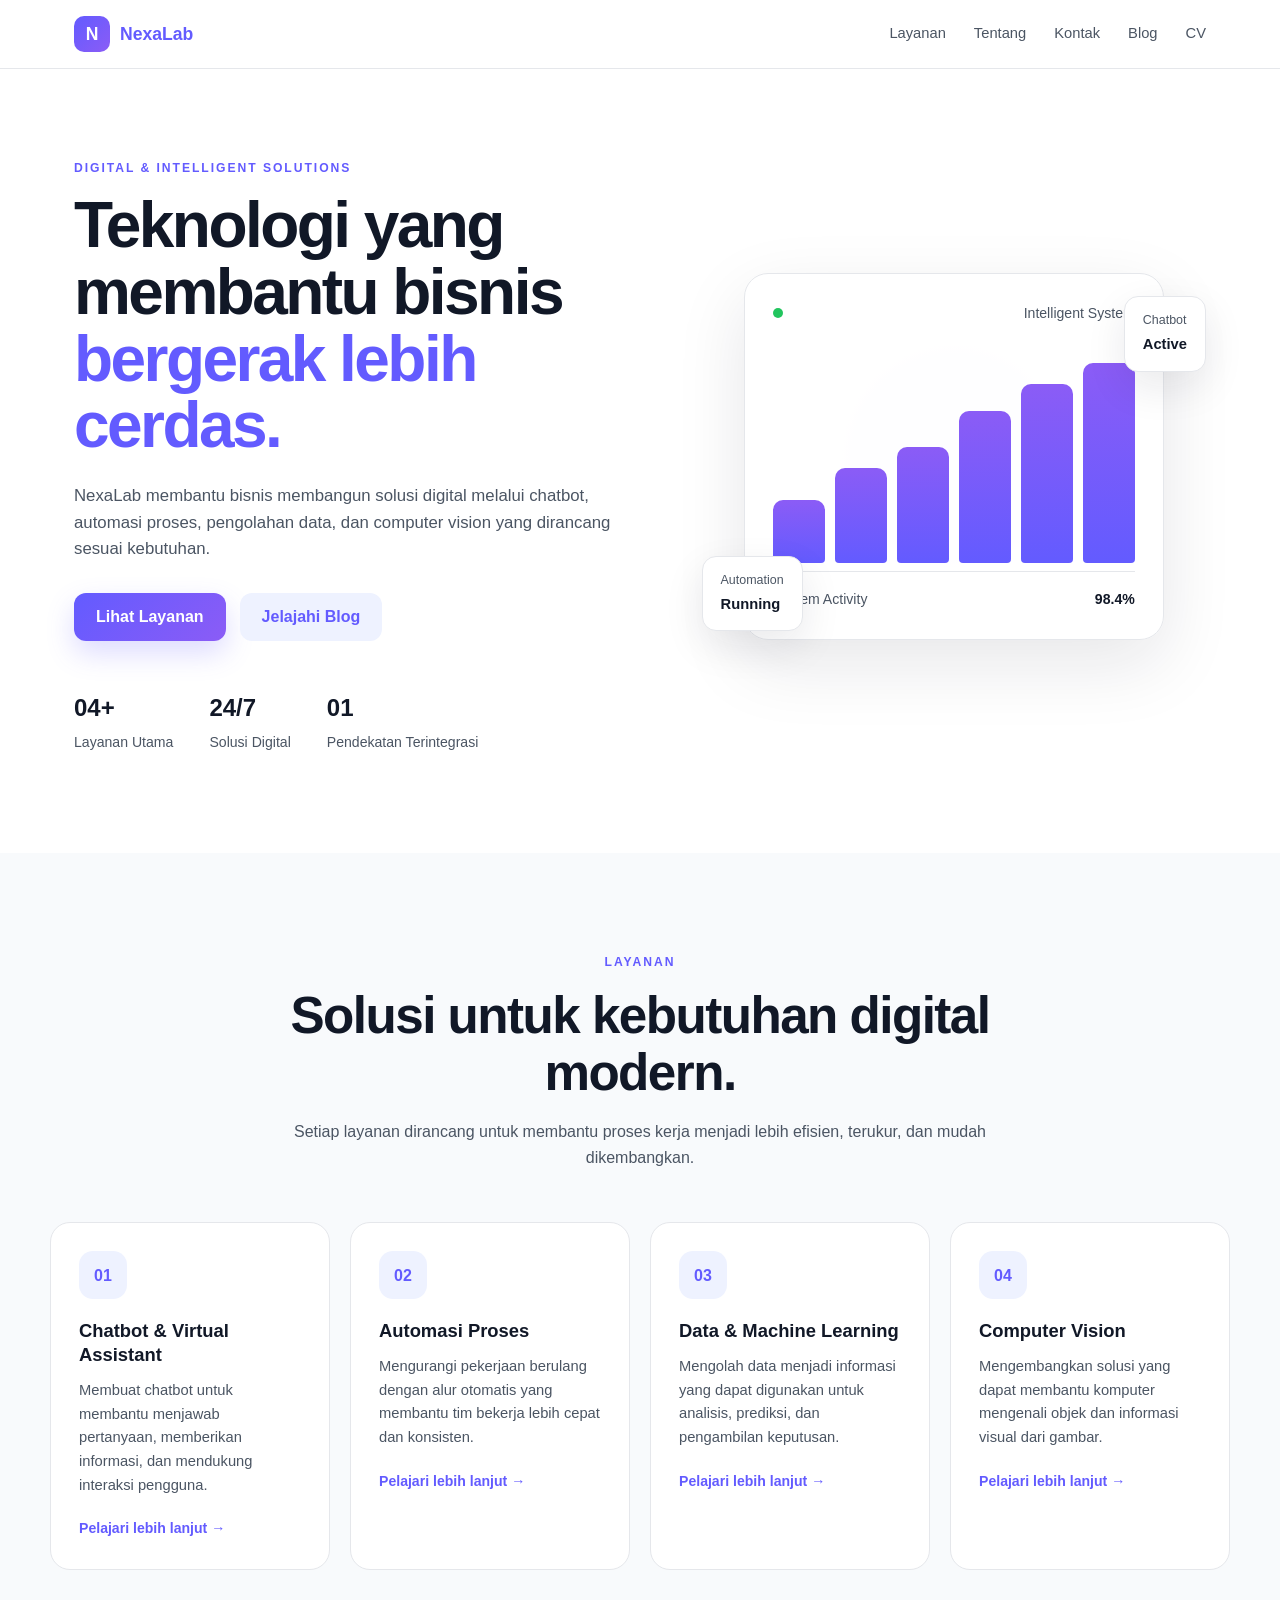
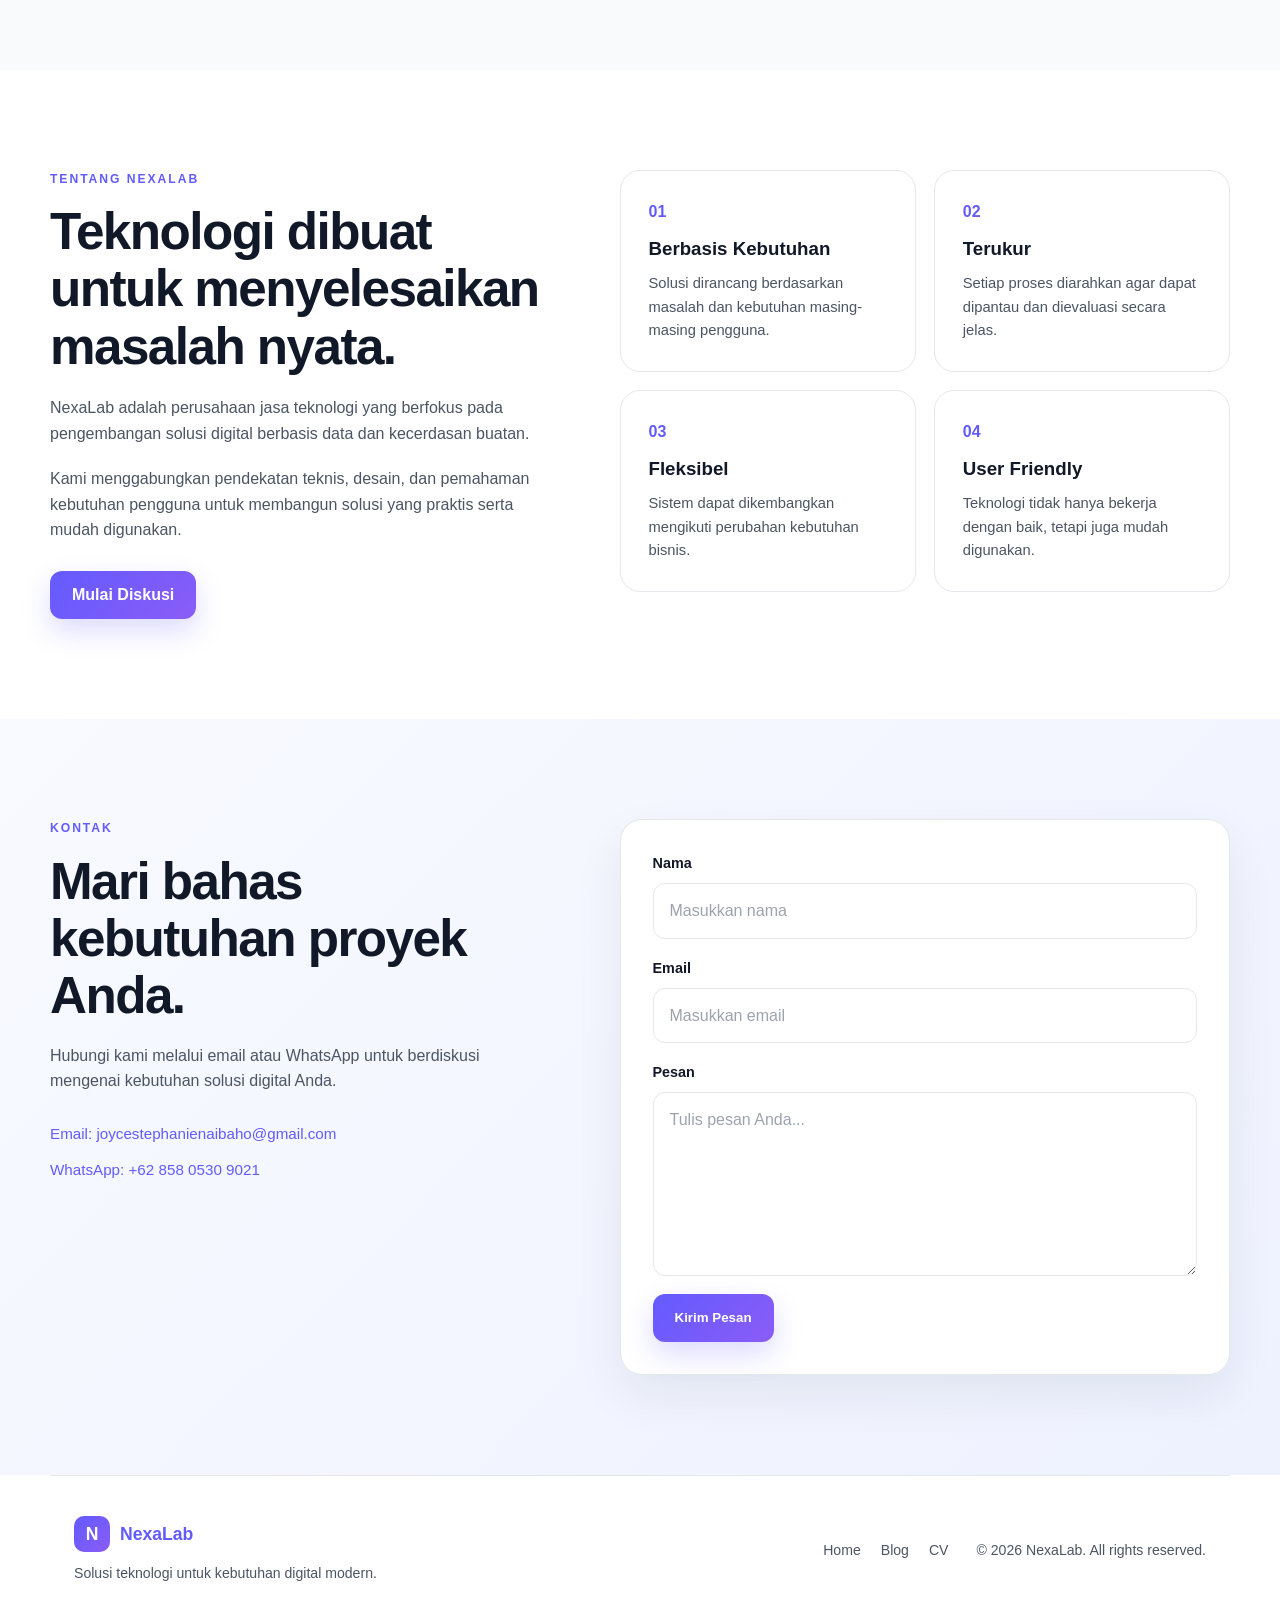
==== index.html @ 08916f05 "Initial commit" ====
<!DOCTYPE html>
<html lang="id">
<head>
    <meta charset="UTF-8">
    <meta name="viewport" content="width=device-width, initial-scale=1.0">

    <title>NexaLab — Solusi Teknologi Cerdas</title>

    <!-- External CSS -->
    <link rel="stylesheet" href="assets/css/style.css">
</head>

<body>

    <!-- Navbar -->
    <header class="site-header">

        <nav class="navbar">

            <a href="index.html" class="brand">
                <span class="brand-mark">N</span>
                <span>NexaLab</span>
            </a>


            <!-- Hamburger -->
            <button
                class="menu-toggle"
                id="menuToggle"
                type="button"
                aria-label="Buka menu navigasi"
                aria-expanded="false"
                aria-controls="navLinks"
            >
                <span></span>
                <span></span>
                <span></span>
            </button>


            <!-- Navigation -->
            <div class="nav-links" id="navLinks">

                <a href="index.html#layanan">
                    Layanan
                </a>

                <a href="index.html#tentang">
                    Tentang
                </a>

                <a href="index.html#kontak">
                    Kontak
                </a>

                <a href="blog.html">
                    Blog
                </a>

                <a href="cv.html">
                    CV
                </a>

            </div>

        </nav>

    </header>


    <main>

        <!-- Hero -->
        <section class="hero" id="home">

            <div class="hero-content">

                <p class="eyebrow">
                    DIGITAL &amp; INTELLIGENT SOLUTIONS
                </p>

                <h1>
                    Teknologi yang membantu bisnis
                    <span>bergerak lebih cerdas.</span>
                </h1>

                <p class="hero-description">
                    NexaLab membantu bisnis membangun solusi digital melalui
                    chatbot, automasi proses, pengolahan data, dan computer vision
                    yang dirancang sesuai kebutuhan.
                </p>


                <div class="hero-actions">

                    <a
                        href="#layanan"
                        class="btn btn-primary"
                    >
                        Lihat Layanan
                    </a>

                    <a
                        href="blog.html"
                        class="btn btn-secondary"
                    >
                        Jelajahi Blog
                    </a>

                </div>


                <div class="hero-stats">

                    <div class="stat-item">
                        <strong>04+</strong>
                        <span>Layanan Utama</span>
                    </div>

                    <div class="stat-item">
                        <strong>24/7</strong>
                        <span>Solusi Digital</span>
                    </div>

                    <div class="stat-item">
                        <strong>01</strong>
                        <span>Pendekatan Terintegrasi</span>
                    </div>

                </div>

            </div>


            <!-- Visual Hero -->
            <div class="hero-visual">

                <div class="visual-glow"></div>


                <div class="visual-card visual-card-main">

                    <div class="visual-top">

                        <span class="status-dot"></span>

                        <span>
                            Intelligent System
                        </span>

                    </div>


                    <div class="visual-chart">

                        <span style="height: 30%;"></span>
                        <span style="height: 45%;"></span>
                        <span style="height: 55%;"></span>
                        <span style="height: 72%;"></span>
                        <span style="height: 85%;"></span>
                        <span style="height: 95%;"></span>

                    </div>


                    <div class="visual-footer">

                        <span>
                            System Activity
                        </span>

                        <strong>
                            98.4%
                        </strong>

                    </div>

                </div>


                <div class="floating-card floating-one">

                    <span>
                        Chatbot
                    </span>

                    <strong>
                        Active
                    </strong>

                </div>


                <div class="floating-card floating-two">

                    <span>
                        Automation
                    </span>

                    <strong>
                        Running
                    </strong>

                </div>

            </div>

        </section>


        <!-- Layanan -->
        <section
            class="section services-section"
            id="layanan"
        >

            <div class="section-heading">

                <p class="eyebrow">
                    LAYANAN
                </p>

                <h2>
                    Solusi untuk kebutuhan digital modern.
                </h2>

                <p>
                    Setiap layanan dirancang untuk membantu proses kerja
                    menjadi lebih efisien, terukur, dan mudah dikembangkan.
                </p>

            </div>


            <div class="service-grid">


                <!-- Service 1 -->
                <article class="service-card">

                    <div class="service-icon">
                        01
                    </div>

                    <h3>
                        Chatbot &amp; Virtual Assistant
                    </h3>

                    <p>
                        Membuat chatbot untuk membantu menjawab pertanyaan,
                        memberikan informasi, dan mendukung interaksi pengguna.
                    </p>

                    <a href="blog.html">
                        Pelajari lebih lanjut →
                    </a>

                </article>


                <!-- Service 2 -->
                <article class="service-card">

                    <div class="service-icon">
                        02
                    </div>

                    <h3>
                        Automasi Proses
                    </h3>

                    <p>
                        Mengurangi pekerjaan berulang dengan alur otomatis
                        yang membantu tim bekerja lebih cepat dan konsisten.
                    </p>

                    <a href="blog.html">
                        Pelajari lebih lanjut →
                    </a>

                </article>


                <!-- Service 3 -->
                <article class="service-card">

                    <div class="service-icon">
                        03
                    </div>

                    <h3>
                        Data &amp; Machine Learning
                    </h3>

                    <p>
                        Mengolah data menjadi informasi yang dapat digunakan
                        untuk analisis, prediksi, dan pengambilan keputusan.
                    </p>

                    <a href="blog.html">
                        Pelajari lebih lanjut →
                    </a>

                </article>


                <!-- Service 4 -->
                <article class="service-card">

                    <div class="service-icon">
                        04
                    </div>

                    <h3>
                        Computer Vision
                    </h3>

                    <p>
                        Mengembangkan solusi yang dapat membantu komputer
                        mengenali objek dan informasi visual dari gambar.
                    </p>

                    <a href="blog.html">
                        Pelajari lebih lanjut →
                    </a>

                </article>

            </div>

        </section>


        <!-- Tentang -->
        <section
            class="section about-section"
            id="tentang"
        >

            <div class="about-grid">

                <div class="about-text">

                    <p class="eyebrow">
                        TENTANG NEXALAB
                    </p>

                    <h2>
                        Teknologi dibuat untuk menyelesaikan
                        masalah nyata.
                    </h2>

                    <p>
                        NexaLab adalah perusahaan jasa teknologi yang berfokus
                        pada pengembangan solusi digital berbasis data dan
                        kecerdasan buatan.
                    </p>

                    <p>
                        Kami menggabungkan pendekatan teknis, desain, dan
                        pemahaman kebutuhan pengguna untuk membangun solusi
                        yang praktis serta mudah digunakan.
                    </p>


                    <a
                        href="#kontak"
                        class="btn btn-primary"
                    >
                        Mulai Diskusi
                    </a>

                </div>


                <div class="advantage-grid">


                    <article class="advantage-card">

                        <span>
                            01
                        </span>

                        <h3>
                            Berbasis Kebutuhan
                        </h3>

                        <p>
                            Solusi dirancang berdasarkan masalah dan kebutuhan
                            masing-masing pengguna.
                        </p>

                    </article>


                    <article class="advantage-card">

                        <span>
                            02
                        </span>

                        <h3>
                            Terukur
                        </h3>

                        <p>
                            Setiap proses diarahkan agar dapat dipantau dan
                            dievaluasi secara jelas.
                        </p>

                    </article>


                    <article class="advantage-card">

                        <span>
                            03
                        </span>

                        <h3>
                            Fleksibel
                        </h3>

                        <p>
                            Sistem dapat dikembangkan mengikuti perubahan
                            kebutuhan bisnis.
                        </p>

                    </article>


                    <article class="advantage-card">

                        <span>
                            04
                        </span>

                        <h3>
                            User Friendly
                        </h3>

                        <p>
                            Teknologi tidak hanya bekerja dengan baik,
                            tetapi juga mudah digunakan.
                        </p>

                    </article>

                </div>

            </div>

        </section>


        <!-- Kontak -->
        <section
            class="section contact-section"
            id="kontak"
        >

            <div class="contact-wrapper">


                <!-- Contact Information -->
                <div class="contact-info">

                    <p class="eyebrow">
                        KONTAK
                    </p>

                    <h2>
                        Mari bahas kebutuhan proyek Anda.
                    </h2>

                    <p>
                        Hubungi kami melalui email atau WhatsApp untuk
                        berdiskusi mengenai kebutuhan solusi digital Anda.
                    </p>


                    <div class="contact-list">

                        <a
                            href="mailto:joycestephanienaibaho@gmail.com"
                            class="contact-link"
                        >
                            Email:
                            joycestephanienaibaho@gmail.com
                        </a>


                        <a
                            href="https://wa.me/6285805309021"
                            target="_blank"
                            rel="noopener noreferrer"
                            class="contact-link"
                        >
                            WhatsApp:
                            +62 858 0530 9021
                        </a>

                    </div>

                </div>


                <!-- Contact Form -->
                <form
                    class="contact-form"
                    id="contactForm"
                >

                    <div class="form-group">

                        <label for="nama">
                            Nama
                        </label>

                        <input
                            type="text"
                            id="nama"
                            name="nama"
                            placeholder="Masukkan nama"
                            required
                        >

                    </div>


                    <div class="form-group">

                        <label for="email">
                            Email
                        </label>

                        <input
                            type="email"
                            id="email"
                            name="email"
                            placeholder="Masukkan email"
                            required
                        >

                    </div>


                    <div class="form-group">

                        <label for="pesan">
                            Pesan
                        </label>

                        <textarea
                            id="pesan"
                            name="pesan"
                            rows="6"
                            placeholder="Tulis pesan Anda..."
                            required
                        ></textarea>

                    </div>


                    <button
                        type="submit"
                        class="btn btn-primary"
                    >
                        Kirim Pesan
                    </button>

                </form>

            </div>

        </section>

    </main>


    <!-- Footer -->
    <footer class="footer">

        <div>

            <a
                href="index.html"
                class="brand"
            >

                <span class="brand-mark">
                    N
                </span>

                <span>
                    NexaLab
                </span>

            </a>

            <p>
                Solusi teknologi untuk kebutuhan digital modern.
            </p>

        </div>


        <div class="footer-links">

            <a href="index.html">
                Home
            </a>

            <a href="blog.html">
                Blog
            </a>

            <a href="cv.html">
                CV
            </a>

        </div>


        <p class="copyright">
            © 2026 NexaLab. All rights reserved.
        </p>

    </footer>


    <script>

        // Menu mobile
        const menuToggle =
            document.getElementById("menuToggle");

        const navLinks =
            document.getElementById("navLinks");


        menuToggle.addEventListener("click", function () {

            const isOpen =
                menuToggle.getAttribute("aria-expanded") === "true";


            menuToggle.setAttribute(
                "aria-expanded",
                String(!isOpen)
            );


            menuToggle.classList.toggle("active");

            navLinks.classList.toggle("active");

        });


        // Tutup menu setelah link diklik
        document.querySelectorAll(".nav-links a").forEach(function (link) {

            link.addEventListener("click", function () {

                menuToggle.classList.remove("active");

                navLinks.classList.remove("active");

                menuToggle.setAttribute(
                    "aria-expanded",
                    "false"
                );

            });

        });


        // Form kontak membuka aplikasi email
        const contactForm =
            document.getElementById("contactForm");


        contactForm.addEventListener("submit", function (event) {

            event.preventDefault();


            const nama =
                document.getElementById("nama").value.trim();


            const email =
                document.getElementById("email").value.trim();


            const pesan =
                document.getElementById("pesan").value.trim();


            const subject =
                encodeURIComponent(
                    "Pesan dari " + nama
                );


            const body =
                encodeURIComponent(
                    "Nama: " + nama +
                    "\nEmail: " + email +
                    "\n\nPesan:\n" + pesan
                );


            window.location.href =
                "mailto:joycestephanienaibaho@gmail.com" +
                "?subject=" + subject +
                "&body=" + body;

        });

    </script>

</body>
</html>
---- assets/css/style.css ----
:root {
    --primary: #635bff;
    --primary-dark: #4f46e5;
    --secondary: #8b5cf6;

    --dark: #111827;
    --text: #4b5563;

    --light: #f8fafc;
    --white: #ffffff;

    --border: #e5e7eb;
    --soft: #eef2ff;
}


* {
    margin: 0;
    padding: 0;
    box-sizing: border-box;
}


html {
    scroll-behavior: smooth;
}


body {
    font-family: Arial, Helvetica, sans-serif;
    color: var(--dark);
    background: var(--white);
    line-height: 1.6;
}


a {
    color: inherit;
    text-decoration: none;
}


/* =========================
   NAVBAR
========================= */

.site-header {
    position: sticky;
    top: 0;
    z-index: 1000;

    background: rgba(255, 255, 255, 0.96);
    backdrop-filter: blur(12px);

    border-bottom: 1px solid var(--border);
}


.navbar {
    position: relative;

    max-width: 1180px;
    margin: 0 auto;

    padding: 16px 24px;

    display: flex;
    align-items: center;
    justify-content: space-between;
}


.brand {
    display: inline-flex;
    align-items: center;
    gap: 10px;

    color: var(--primary);

    font-size: 1.1rem;
    font-weight: 700;
}


.brand-mark {
    width: 36px;
    height: 36px;

    display: grid;
    place-items: center;

    border-radius: 10px;

    color: var(--white);

    background: linear-gradient(
        135deg,
        var(--primary),
        var(--secondary)
    );

    font-weight: 700;
}


.nav-links {
    display: flex;
    align-items: center;
    gap: 28px;
}


.nav-links a {
    color: var(--text);

    font-size: 0.92rem;

    transition:
        color 0.25s ease,
        background 0.25s ease;
}


.nav-links a:hover {
    color: var(--primary);
}


/* Hamburger */

.menu-toggle {
    display: none;

    width: 44px;
    height: 40px;

    padding: 8px;

    border: 1px solid var(--border);
    border-radius: 10px;

    background: var(--white);

    cursor: pointer;

    flex-direction: column;
    align-items: center;
    justify-content: center;

    gap: 5px;

    transition:
        border-color 0.25s ease,
        background 0.25s ease;
}


.menu-toggle:hover {
    border-color: var(--primary);
    background: var(--soft);
}


.menu-toggle span {
    display: block;

    width: 22px;
    height: 2px;

    border-radius: 4px;

    background: var(--dark);

    transition:
        transform 0.25s ease,
        opacity 0.25s ease;
}


/* Hamburger berubah menjadi X */

.menu-toggle.active span:nth-child(1) {
    transform: translateY(7px) rotate(45deg);
}


.menu-toggle.active span:nth-child(2) {
    opacity: 0;
}


.menu-toggle.active span:nth-child(3) {
    transform: translateY(-7px) rotate(-45deg);
}


/* =========================
   HERO
========================= */

.hero {
    max-width: 1180px;
    margin: 0 auto;

    padding: 90px 24px 100px;

    display: grid;
    grid-template-columns: 1.05fr 0.95fr;

    gap: 70px;

    align-items: center;
}


.eyebrow {
    margin-bottom: 14px;

    color: var(--primary);

    font-size: 0.76rem;
    font-weight: 700;

    letter-spacing: 0.16em;
}


.hero h1 {
    max-width: 680px;

    font-size: clamp(
        2.8rem,
        5vw,
        5rem
    );

    line-height: 1.04;

    letter-spacing: -0.04em;
}


.hero h1 span {
    color: var(--primary);
}


.hero-description {
    max-width: 620px;

    margin-top: 24px;

    color: var(--text);

    font-size: 1.05rem;
}


.hero-actions {
    display: flex;

    gap: 14px;

    flex-wrap: wrap;

    margin-top: 30px;
}


.btn {
    display: inline-flex;

    align-items: center;
    justify-content: center;

    min-height: 48px;

    padding: 0 22px;

    border: none;
    border-radius: 12px;

    font-weight: 600;

    cursor: pointer;

    transition:
        transform 0.25s ease,
        box-shadow 0.25s ease,
        background 0.25s ease;
}


.btn:hover {
    transform: translateY(-2px);
}


.btn-primary {
    color: var(--white);

    background: linear-gradient(
        135deg,
        var(--primary),
        var(--secondary)
    );

    box-shadow:
        0 12px 28px
        rgba(99, 91, 255, 0.22);
}


.btn-primary:hover {
    box-shadow:
        0 16px 34px
        rgba(99, 91, 255, 0.3);
}


.btn-secondary {
    color: var(--primary);

    background: var(--soft);
}


.hero-stats {
    display: flex;

    gap: 36px;

    flex-wrap: wrap;

    margin-top: 48px;
}


.stat-item {
    display: flex;

    flex-direction: column;

    gap: 3px;
}


.stat-item strong {
    font-size: 1.5rem;
}


.stat-item span {
    color: var(--text);

    font-size: 0.88rem;
}


/* =========================
   HERO VISUAL
========================= */

.hero-visual {
    position: relative;

    min-height: 480px;

    display: grid;

    place-items: center;
}


.visual-glow {
    position: absolute;

    width: 360px;
    height: 360px;

    border-radius: 50%;

    background:
        radial-gradient(
            circle,
            rgba(99, 91, 255, 0.18),
            transparent 70%
        );
}


.visual-card {
    position: relative;

    z-index: 2;
}


.visual-card-main {
    width: min(420px, 100%);

    padding: 28px;

    border: 1px solid var(--border);

    border-radius: 24px;

    background: rgba(
        255,
        255,
        255,
        0.96
    );

    box-shadow:
        0 24px 70px
        rgba(17, 24, 39, 0.1);
}


.visual-top,
.visual-footer {
    display: flex;

    align-items: center;

    justify-content: space-between;

    gap: 16px;
}


.visual-top {
    color: var(--text);

    font-size: 0.88rem;
}


.status-dot {
    width: 10px;
    height: 10px;

    margin-right: auto;

    border-radius: 50%;

    background: #22c55e;
}


.visual-chart {
    height: 220px;

    margin-top: 28px;

    padding-bottom: 8px;

    display: flex;

    align-items: end;

    gap: 10px;

    border-bottom: 1px solid var(--border);
}


.visual-chart span {
    flex: 1;

    border-radius:
        10px 10px 4px 4px;

    background: linear-gradient(
        180deg,
        var(--secondary),
        var(--primary)
    );
}


.visual-footer {
    margin-top: 16px;

    color: var(--text);

    font-size: 0.88rem;
}


.visual-footer strong {
    color: var(--dark);
}


.floating-card {
    position: absolute;

    z-index: 3;

    padding: 14px 18px;

    border: 1px solid var(--border);

    border-radius: 14px;

    background: var(--white);

    box-shadow:
        0 15px 40px
        rgba(17, 24, 39, 0.09);

    display: flex;

    flex-direction: column;

    gap: 2px;
}


.floating-card span {
    color: var(--text);

    font-size: 0.78rem;
}


.floating-card strong {
    font-size: 0.92rem;
}


.floating-one {
    top: 80px;

    right: 0;
}


.floating-two {
    bottom: 65px;

    left: 0;
}


/* =========================
   SECTION
========================= */

.section {
    padding: 100px 24px;
}


/* =========================
   SERVICES
========================= */

.services-section {
    background: var(--light);
}


.section-heading {
    max-width: 720px;

    margin: 0 auto 52px;

    text-align: center;
}


.section-heading h2,
.about-text h2,
.contact-info h2 {
    font-size: clamp(
        2rem,
        4vw,
        3.2rem
    );

    line-height: 1.12;

    letter-spacing: -0.03em;
}


.section-heading > p:last-child {
    margin-top: 18px;

    color: var(--text);
}


.service-grid {
    max-width: 1180px;

    margin: 0 auto;

    display: grid;

    grid-template-columns:
        repeat(4, 1fr);

    gap: 20px;
}


.service-card,
.advantage-card {
    padding: 28px;

    border: 1px solid var(--border);

    border-radius: 20px;

    background: var(--white);

    transition:
        transform 0.25s ease,
        box-shadow 0.25s ease;
}


.service-card:hover,
.advantage-card:hover {
    transform: translateY(-5px);

    box-shadow:
        0 18px 40px
        rgba(17, 24, 39, 0.08);
}


.service-icon {
    width: 48px;
    height: 48px;

    display: grid;

    place-items: center;

    border-radius: 14px;

    color: var(--primary);

    background: var(--soft);

    font-weight: 700;
}


.service-card h3 {
    margin-top: 20px;

    font-size: 1.15rem;

    line-height: 1.3;
}


.service-card p {
    margin-top: 12px;

    color: var(--text);

    font-size: 0.92rem;
}


.service-card a {
    display: inline-block;

    margin-top: 20px;

    color: var(--primary);

    font-size: 0.88rem;

    font-weight: 600;
}


.service-card a:hover {
    text-decoration: underline;
}


/* =========================
   ABOUT
========================= */

.about-section {
    background: var(--white);
}


.about-grid {
    max-width: 1180px;

    margin: 0 auto;

    display: grid;

    grid-template-columns:
        0.9fr 1.1fr;

    gap: 70px;

    align-items: start;
}


.about-text > p:not(.eyebrow) {
    margin-top: 20px;

    color: var(--text);
}


.about-text .btn {
    margin-top: 28px;
}


.advantage-grid {
    display: grid;

    grid-template-columns:
        repeat(2, 1fr);

    gap: 18px;
}


.advantage-card span {
    color: var(--primary);

    font-weight: 700;
}


.advantage-card h3 {
    margin-top: 10px;
}


.advantage-card p {
    margin-top: 8px;

    color: var(--text);

    font-size: 0.92rem;
}


/* =========================
   CONTACT
========================= */

.contact-section {
    background:
        linear-gradient(
            135deg,
            #f8faff,
            #eef2ff
        );
}


.contact-wrapper {
    max-width: 1180px;

    margin: 0 auto;

    display: grid;

    grid-template-columns:
        0.9fr 1.1fr;

    gap: 70px;
}


.contact-info > p:not(.eyebrow) {
    margin-top: 18px;

    color: var(--text);
}


.contact-list {
    display: grid;

    gap: 12px;

    margin-top: 28px;
}


.contact-link {
    width: fit-content;

    color: var(--primary);

    font-size: 0.95rem;

    font-weight: 500;
}


.contact-link:hover {
    text-decoration: underline;
}


.contact-form {
    padding: 32px;

    border: 1px solid var(--border);

    border-radius: 22px;

    background: var(--white);

    box-shadow:
        0 20px 50px
        rgba(17, 24, 39, 0.07);
}


.form-group {
    display: grid;

    gap: 8px;

    margin-bottom: 18px;
}


.form-group label {
    font-size: 0.9rem;

    font-weight: 600;
}


.form-group input,
.form-group textarea {
    width: 100%;

    padding: 14px 16px;

    border: 1px solid var(--border);

    border-radius: 12px;

    font: inherit;

    color: var(--dark);

    background: var(--white);

    outline: none;

    resize: vertical;

    transition:
        border-color 0.25s ease,
        box-shadow 0.25s ease;
}


.form-group input::placeholder,
.form-group textarea::placeholder {
    color: #9ca3af;
}


.form-group input:focus,
.form-group textarea:focus {
    border-color: var(--primary);

    box-shadow:
        0 0 0 4px
        rgba(99, 91, 255, 0.09);
}


/* =========================
   FOOTER
========================= */

.footer {
    max-width: 1180px;

    margin: 0 auto;

    padding: 40px 24px;

    display: grid;

    grid-template-columns:
        1fr auto auto;

    gap: 28px;

    align-items: center;

    border-top: 1px solid var(--border);
}


.footer p {
    margin-top: 10px;

    color: var(--text);

    font-size: 0.88rem;
}


.footer-links {
    display: flex;

    gap: 20px;
}


.footer-links a {
    color: var(--text);

    font-size: 0.88rem;

    transition: color 0.25s ease;
}


.footer-links a:hover {
    color: var(--primary);
}


.footer .copyright {
    margin-top: 0;
}


/* =========================
   TABLET
========================= */

@media (max-width: 1000px) {

    .hero {
        grid-template-columns: 1fr;
    }


    .hero-visual {
        min-height: 400px;
    }


    .service-grid {
        grid-template-columns:
            repeat(2, 1fr);
    }


    .about-grid,
    .contact-wrapper {
        grid-template-columns: 1fr;
    }


    .footer {
        grid-template-columns: 1fr;
    }

}


/* =========================
   MOBILE
========================= */

@media (max-width: 991px) {

    .navbar {
        padding: 14px 18px;
    }


    .menu-toggle {
        display: flex;
    }


    .nav-links {
        display: none;

        position: absolute;

        top: 100%;

        left: 0;
        right: 0;

        flex-direction: column;

        align-items: stretch;

        gap: 0;

        padding: 10px 18px 14px;

        background: var(--white);

        border-top: 1px solid var(--border);

        border-bottom: 1px solid var(--border);

        box-shadow:
            0 12px 25px
            rgba(17, 24, 39, 0.08);
    }


    .nav-links.active {
        display: flex;
    }


    .nav-links a {
        width: 100%;

        padding: 10px 8px;

        border-radius: 8px;
    }


    .nav-links a:hover {
        background: var(--soft);
    }

}


/* =========================
   SMALL MOBILE
========================= */

@media (max-width: 680px) {

    .hero {
        padding: 70px 18px;
    }


    .section {
        padding: 72px 18px;
    }


    .hero h1 {
        font-size: 2.7rem;
    }


    .hero-stats {
        gap: 20px;
    }


    .hero-visual {
        min-height: 340px;
    }


    .visual-card-main {
        padding: 22px;
    }


    .floating-one {
        top: 20px;
        right: 0;
    }


    .floating-two {
        bottom: 20px;
        left: 0;
    }


    .service-grid,
    .advantage-grid {
        grid-template-columns: 1fr;
    }


    .contact-form {
        padding: 22px;
    }


    .footer {
        padding: 32px 18px;
    }


    .footer-links {
        flex-wrap: wrap;
    }

}
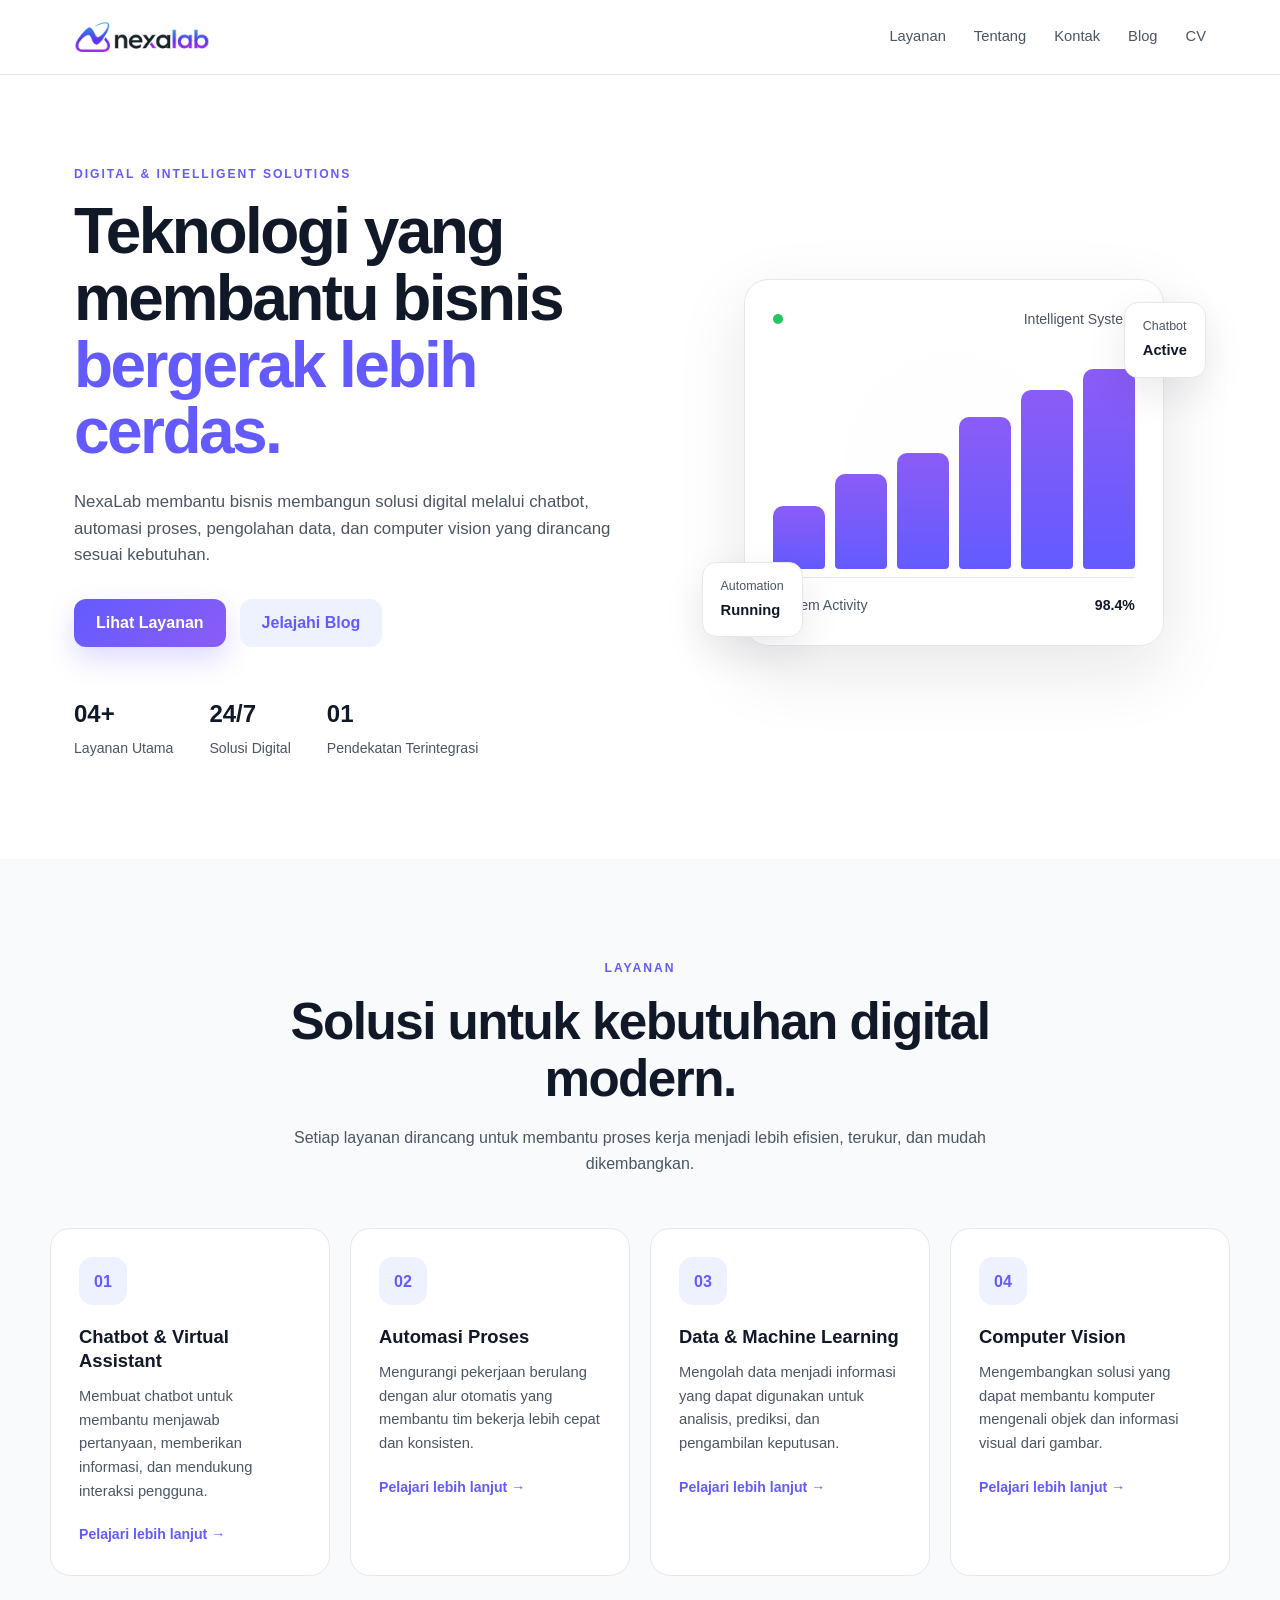
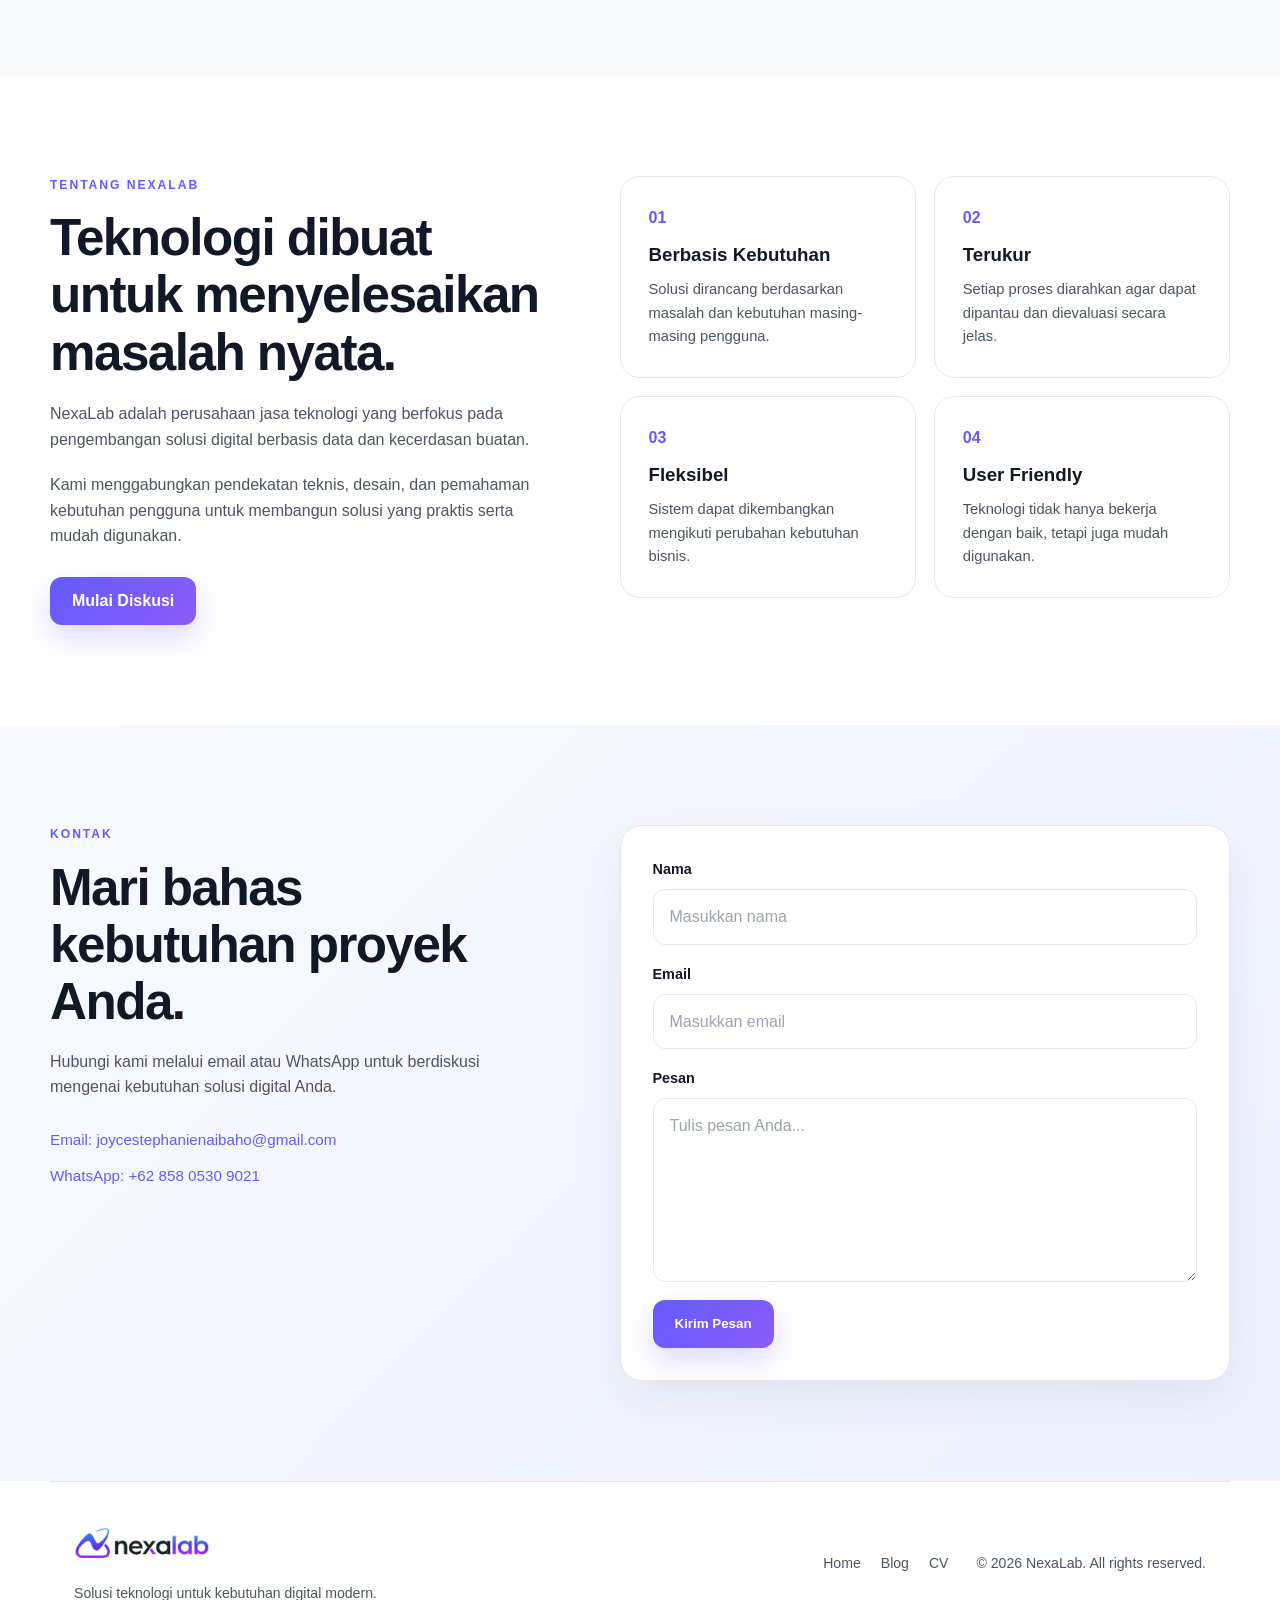
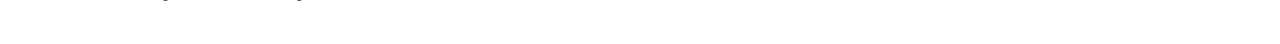
==== commit 938f0e40: "update" ====
--- a/index.html
+++ b/index.html
@@ -1,25 +1,53 @@
 <!DOCTYPE html>
 <html lang="id">
+
 <head>
+
     <meta charset="UTF-8">
-    <meta name="viewport" content="width=device-width, initial-scale=1.0">
-
-    <title>NexaLab — Solusi Teknologi Cerdas</title>
+
+    <meta
+        name="viewport"
+        content="width=device-width, initial-scale=1.0"
+    >
+
+    <title>
+        NexaLab — Solusi Teknologi Cerdas
+    </title>
 
     <!-- External CSS -->
-    <link rel="stylesheet" href="assets/css/style.css">
+    <link
+        rel="stylesheet"
+        href="assets/css/style.css"
+    >
+
 </head>
 
+
 <body>
 
-    <!-- Navbar -->
+
+    <!-- =========================
+         NAVBAR
+    ========================== -->
+
     <header class="site-header">
 
         <nav class="navbar">
 
-            <a href="index.html" class="brand">
-                <span class="brand-mark">N</span>
-                <span>NexaLab</span>
+
+            <!-- Logo NexaLab -->
+            <a
+                href="index.html"
+                class="brand"
+                aria-label="NexaLab"
+            >
+
+                <img
+                    src="assets/img/logo-nexalab.png"
+                    alt="NexaLab"
+                    class="logo-img"
+                >
+
             </a>
 
 
@@ -32,14 +60,19 @@
                 aria-expanded="false"
                 aria-controls="navLinks"
             >
+
                 <span></span>
                 <span></span>
                 <span></span>
+
             </button>
 
 
             <!-- Navigation -->
-            <div class="nav-links" id="navLinks">
+            <div
+                class="nav-links"
+                id="navLinks"
+            >
 
                 <a href="index.html#layanan">
                     Layanan
@@ -68,26 +101,42 @@
     </header>
 
 
+
+    <!-- =========================
+         MAIN
+    ========================== -->
+
     <main>
 
-        <!-- Hero -->
-        <section class="hero" id="home">
+
+        <!-- HERO -->
+        <section
+            class="hero"
+            id="home"
+        >
 
             <div class="hero-content">
+
 
                 <p class="eyebrow">
                     DIGITAL &amp; INTELLIGENT SOLUTIONS
                 </p>
 
+
                 <h1>
                     Teknologi yang membantu bisnis
-                    <span>bergerak lebih cerdas.</span>
+                    <span>
+                        bergerak lebih cerdas.
+                    </span>
                 </h1>
 
+
                 <p class="hero-description">
+
                     NexaLab membantu bisnis membangun solusi digital melalui
                     chatbot, automasi proses, pengolahan data, dan computer vision
                     yang dirancang sesuai kebutuhan.
+
                 </p>
 
 
@@ -112,33 +161,62 @@
 
                 <div class="hero-stats">
 
+
                     <div class="stat-item">
-                        <strong>04+</strong>
-                        <span>Layanan Utama</span>
-                    </div>
+
+                        <strong>
+                            04+
+                        </strong>
+
+                        <span>
+                            Layanan Utama
+                        </span>
+
+                    </div>
+
 
                     <div class="stat-item">
-                        <strong>24/7</strong>
-                        <span>Solusi Digital</span>
-                    </div>
+
+                        <strong>
+                            24/7
+                        </strong>
+
+                        <span>
+                            Solusi Digital
+                        </span>
+
+                    </div>
+
 
                     <div class="stat-item">
-                        <strong>01</strong>
-                        <span>Pendekatan Terintegrasi</span>
-                    </div>
+
+                        <strong>
+                            01
+                        </strong>
+
+                        <span>
+                            Pendekatan Terintegrasi
+                        </span>
+
+                    </div>
+
 
                 </div>
 
             </div>
 
 
-            <!-- Visual Hero -->
+
+            <!-- Hero Visual -->
+
             <div class="hero-visual">
 
+
                 <div class="visual-glow"></div>
 
 
                 <div class="visual-card visual-card-main">
+
 
                     <div class="visual-top">
 
@@ -203,163 +281,223 @@
 
                 </div>
 
+
             </div>
 
         </section>
 
 
-        <!-- Layanan -->
+
+        <!-- LAYANAN -->
+
         <section
             class="section services-section"
             id="layanan"
         >
 
+
             <div class="section-heading">
+
 
                 <p class="eyebrow">
                     LAYANAN
                 </p>
 
+
                 <h2>
                     Solusi untuk kebutuhan digital modern.
                 </h2>
 
+
                 <p>
+
                     Setiap layanan dirancang untuk membantu proses kerja
                     menjadi lebih efisien, terukur, dan mudah dikembangkan.
+
                 </p>
 
             </div>
 
 
+
             <div class="service-grid">
 
 
                 <!-- Service 1 -->
+
                 <article class="service-card">
+
 
                     <div class="service-icon">
                         01
                     </div>
+
 
                     <h3>
                         Chatbot &amp; Virtual Assistant
                     </h3>
 
+
                     <p>
+
                         Membuat chatbot untuk membantu menjawab pertanyaan,
                         memberikan informasi, dan mendukung interaksi pengguna.
+
                     </p>
+
 
                     <a href="blog.html">
                         Pelajari lebih lanjut →
                     </a>
 
+
                 </article>
 
 
+
                 <!-- Service 2 -->
+
                 <article class="service-card">
+
 
                     <div class="service-icon">
                         02
                     </div>
+
 
                     <h3>
                         Automasi Proses
                     </h3>
 
+
                     <p>
+
                         Mengurangi pekerjaan berulang dengan alur otomatis
                         yang membantu tim bekerja lebih cepat dan konsisten.
+
                     </p>
+
 
                     <a href="blog.html">
                         Pelajari lebih lanjut →
                     </a>
 
+
                 </article>
 
 
+
                 <!-- Service 3 -->
+
                 <article class="service-card">
+
 
                     <div class="service-icon">
                         03
                     </div>
+
 
                     <h3>
                         Data &amp; Machine Learning
                     </h3>
 
+
                     <p>
+
                         Mengolah data menjadi informasi yang dapat digunakan
                         untuk analisis, prediksi, dan pengambilan keputusan.
+
                     </p>
+
 
                     <a href="blog.html">
                         Pelajari lebih lanjut →
                     </a>
 
+
                 </article>
 
 
+
                 <!-- Service 4 -->
+
                 <article class="service-card">
+
 
                     <div class="service-icon">
                         04
                     </div>
+
 
                     <h3>
                         Computer Vision
                     </h3>
 
+
                     <p>
+
                         Mengembangkan solusi yang dapat membantu komputer
                         mengenali objek dan informasi visual dari gambar.
+
                     </p>
+
 
                     <a href="blog.html">
                         Pelajari lebih lanjut →
                     </a>
 
+
                 </article>
 
+
             </div>
 
         </section>
 
 
-        <!-- Tentang -->
+
+        <!-- TENTANG -->
+
         <section
             class="section about-section"
             id="tentang"
         >
 
+
             <div class="about-grid">
 
+
                 <div class="about-text">
+
 
                     <p class="eyebrow">
                         TENTANG NEXALAB
                     </p>
 
+
                     <h2>
+
                         Teknologi dibuat untuk menyelesaikan
                         masalah nyata.
+
                     </h2>
 
+
                     <p>
+
                         NexaLab adalah perusahaan jasa teknologi yang berfokus
                         pada pengembangan solusi digital berbasis data dan
                         kecerdasan buatan.
+
                     </p>
 
+
                     <p>
+
                         Kami menggabungkan pendekatan teknis, desain, dan
                         pemahaman kebutuhan pengguna untuk membangun solusi
                         yang praktis serta mudah digunakan.
+
                     </p>
 
 
@@ -370,7 +508,9 @@
                         Mulai Diskusi
                     </a>
 
+
                 </div>
+
 
 
                 <div class="advantage-grid">
@@ -387,11 +527,14 @@
                         </h3>
 
                         <p>
+
                             Solusi dirancang berdasarkan masalah dan kebutuhan
                             masing-masing pengguna.
+
                         </p>
 
                     </article>
+
 
 
                     <article class="advantage-card">
@@ -405,11 +548,14 @@
                         </h3>
 
                         <p>
+
                             Setiap proses diarahkan agar dapat dipantau dan
                             dievaluasi secara jelas.
+
                         </p>
 
                     </article>
+
 
 
                     <article class="advantage-card">
@@ -423,11 +569,14 @@
                         </h3>
 
                         <p>
+
                             Sistem dapat dikembangkan mengikuti perubahan
                             kebutuhan bisnis.
+
                         </p>
 
                     </article>
+
 
 
                     <article class="advantage-card">
@@ -441,12 +590,15 @@
                         </h3>
 
                         <p>
+
                             Teknologi tidak hanya bekerja dengan baik,
                             tetapi juga mudah digunakan.
+
                         </p>
 
                     </article>
 
+
                 </div>
 
             </div>
@@ -454,40 +606,50 @@
         </section>
 
 
-        <!-- Kontak -->
+
+        <!-- KONTAK -->
+
         <section
             class="section contact-section"
             id="kontak"
         >
 
+
             <div class="contact-wrapper">
 
 
-                <!-- Contact Information -->
                 <div class="contact-info">
+
 
                     <p class="eyebrow">
                         KONTAK
                     </p>
 
+
                     <h2>
                         Mari bahas kebutuhan proyek Anda.
                     </h2>
 
+
                     <p>
+
                         Hubungi kami melalui email atau WhatsApp untuk
                         berdiskusi mengenai kebutuhan solusi digital Anda.
+
                     </p>
 
 
                     <div class="contact-list">
+
 
                         <a
                             href="mailto:joycestephanienaibaho@gmail.com"
                             class="contact-link"
                         >
+
                             Email:
                             joycestephanienaibaho@gmail.com
+
                         </a>
 
 
@@ -497,20 +659,26 @@
                             rel="noopener noreferrer"
                             class="contact-link"
                         >
+
                             WhatsApp:
                             +62 858 0530 9021
+
                         </a>
 
+
                     </div>
 
                 </div>
 
 
+
                 <!-- Contact Form -->
+
                 <form
                     class="contact-form"
                     id="contactForm"
                 >
+
 
                     <div class="form-group">
 
@@ -570,158 +738,227 @@
                         Kirim Pesan
                     </button>
 
+
                 </form>
 
             </div>
 
         </section>
 
+
     </main>
 
 
-    <!-- Footer -->
+
+    <!-- FOOTER -->
+
     <footer class="footer">
 
+
         <div>
+
 
             <a
                 href="index.html"
                 class="brand"
+                aria-label="NexaLab"
             >
 
-                <span class="brand-mark">
-                    N
-                </span>
-
-                <span>
-                    NexaLab
-                </span>
+                <img
+                    src="assets/img/logo-nexalab.png"
+                    alt="NexaLab"
+                    class="logo-img"
+                >
 
             </a>
+
 
             <p>
                 Solusi teknologi untuk kebutuhan digital modern.
             </p>
 
+
         </div>
 
 
+
         <div class="footer-links">
+
 
             <a href="index.html">
                 Home
             </a>
 
+
             <a href="blog.html">
                 Blog
             </a>
 
+
             <a href="cv.html">
                 CV
             </a>
 
+
         </div>
 
 
+
         <p class="copyright">
+
             © 2026 NexaLab. All rights reserved.
+
         </p>
 
+
     </footer>
 
 
+
     <script>
 
+
         // Menu mobile
+
         const menuToggle =
             document.getElementById("menuToggle");
 
+
         const navLinks =
             document.getElementById("navLinks");
 
 
-        menuToggle.addEventListener("click", function () {
-
-            const isOpen =
-                menuToggle.getAttribute("aria-expanded") === "true";
-
-
-            menuToggle.setAttribute(
-                "aria-expanded",
-                String(!isOpen)
-            );
-
-
-            menuToggle.classList.toggle("active");
-
-            navLinks.classList.toggle("active");
-
-        });
-
-
-        // Tutup menu setelah link diklik
-        document.querySelectorAll(".nav-links a").forEach(function (link) {
-
-            link.addEventListener("click", function () {
-
-                menuToggle.classList.remove("active");
-
-                navLinks.classList.remove("active");
+        menuToggle.addEventListener(
+            "click",
+            function () {
+
+                const isOpen =
+                    menuToggle.getAttribute(
+                        "aria-expanded"
+                    ) === "true";
+
 
                 menuToggle.setAttribute(
                     "aria-expanded",
-                    "false"
+                    String(!isOpen)
                 );
 
-            });
-
-        });
+
+                menuToggle.classList.toggle(
+                    "active"
+                );
+
+
+                navLinks.classList.toggle(
+                    "active"
+                );
+
+            }
+        );
+
+
+
+        // Tutup menu setelah link diklik
+
+        document
+            .querySelectorAll(".nav-links a")
+            .forEach(
+                function (link) {
+
+                    link.addEventListener(
+                        "click",
+                        function () {
+
+                            menuToggle.classList.remove(
+                                "active"
+                            );
+
+
+                            navLinks.classList.remove(
+                                "active"
+                            );
+
+
+                            menuToggle.setAttribute(
+                                "aria-expanded",
+                                "false"
+                            );
+
+                        }
+                    );
+
+                }
+            );
+
 
 
         // Form kontak membuka aplikasi email
+
         const contactForm =
-            document.getElementById("contactForm");
-
-
-        contactForm.addEventListener("submit", function (event) {
-
-            event.preventDefault();
-
-
-            const nama =
-                document.getElementById("nama").value.trim();
-
-
-            const email =
-                document.getElementById("email").value.trim();
-
-
-            const pesan =
-                document.getElementById("pesan").value.trim();
-
-
-            const subject =
-                encodeURIComponent(
-                    "Pesan dari " + nama
-                );
-
-
-            const body =
-                encodeURIComponent(
-                    "Nama: " + nama +
-                    "\nEmail: " + email +
-                    "\n\nPesan:\n" + pesan
-                );
-
-
-            window.location.href =
-                "mailto:joycestephanienaibaho@gmail.com" +
-                "?subject=" + subject +
-                "&body=" + body;
-
-        });
+            document.getElementById(
+                "contactForm"
+            );
+
+
+        contactForm.addEventListener(
+            "submit",
+            function (event) {
+
+                event.preventDefault();
+
+
+                const nama =
+                    document
+                        .getElementById("nama")
+                        .value
+                        .trim();
+
+
+                const email =
+                    document
+                        .getElementById("email")
+                        .value
+                        .trim();
+
+
+                const pesan =
+                    document
+                        .getElementById("pesan")
+                        .value
+                        .trim();
+
+
+                const subject =
+                    encodeURIComponent(
+                        "Pesan dari " + nama
+                    );
+
+
+                const body =
+                    encodeURIComponent(
+                        "Nama: " +
+                        nama +
+                        "\nEmail: " +
+                        email +
+                        "\n\nPesan:\n" +
+                        pesan
+                    );
+
+
+                window.location.href =
+                    "mailto:joycestephanienaibaho@gmail.com" +
+                    "?subject=" +
+                    subject +
+                    "&body=" +
+                    body;
+
+            }
+        );
+
 
     </script>
 
+
 </body>
+
 </html>
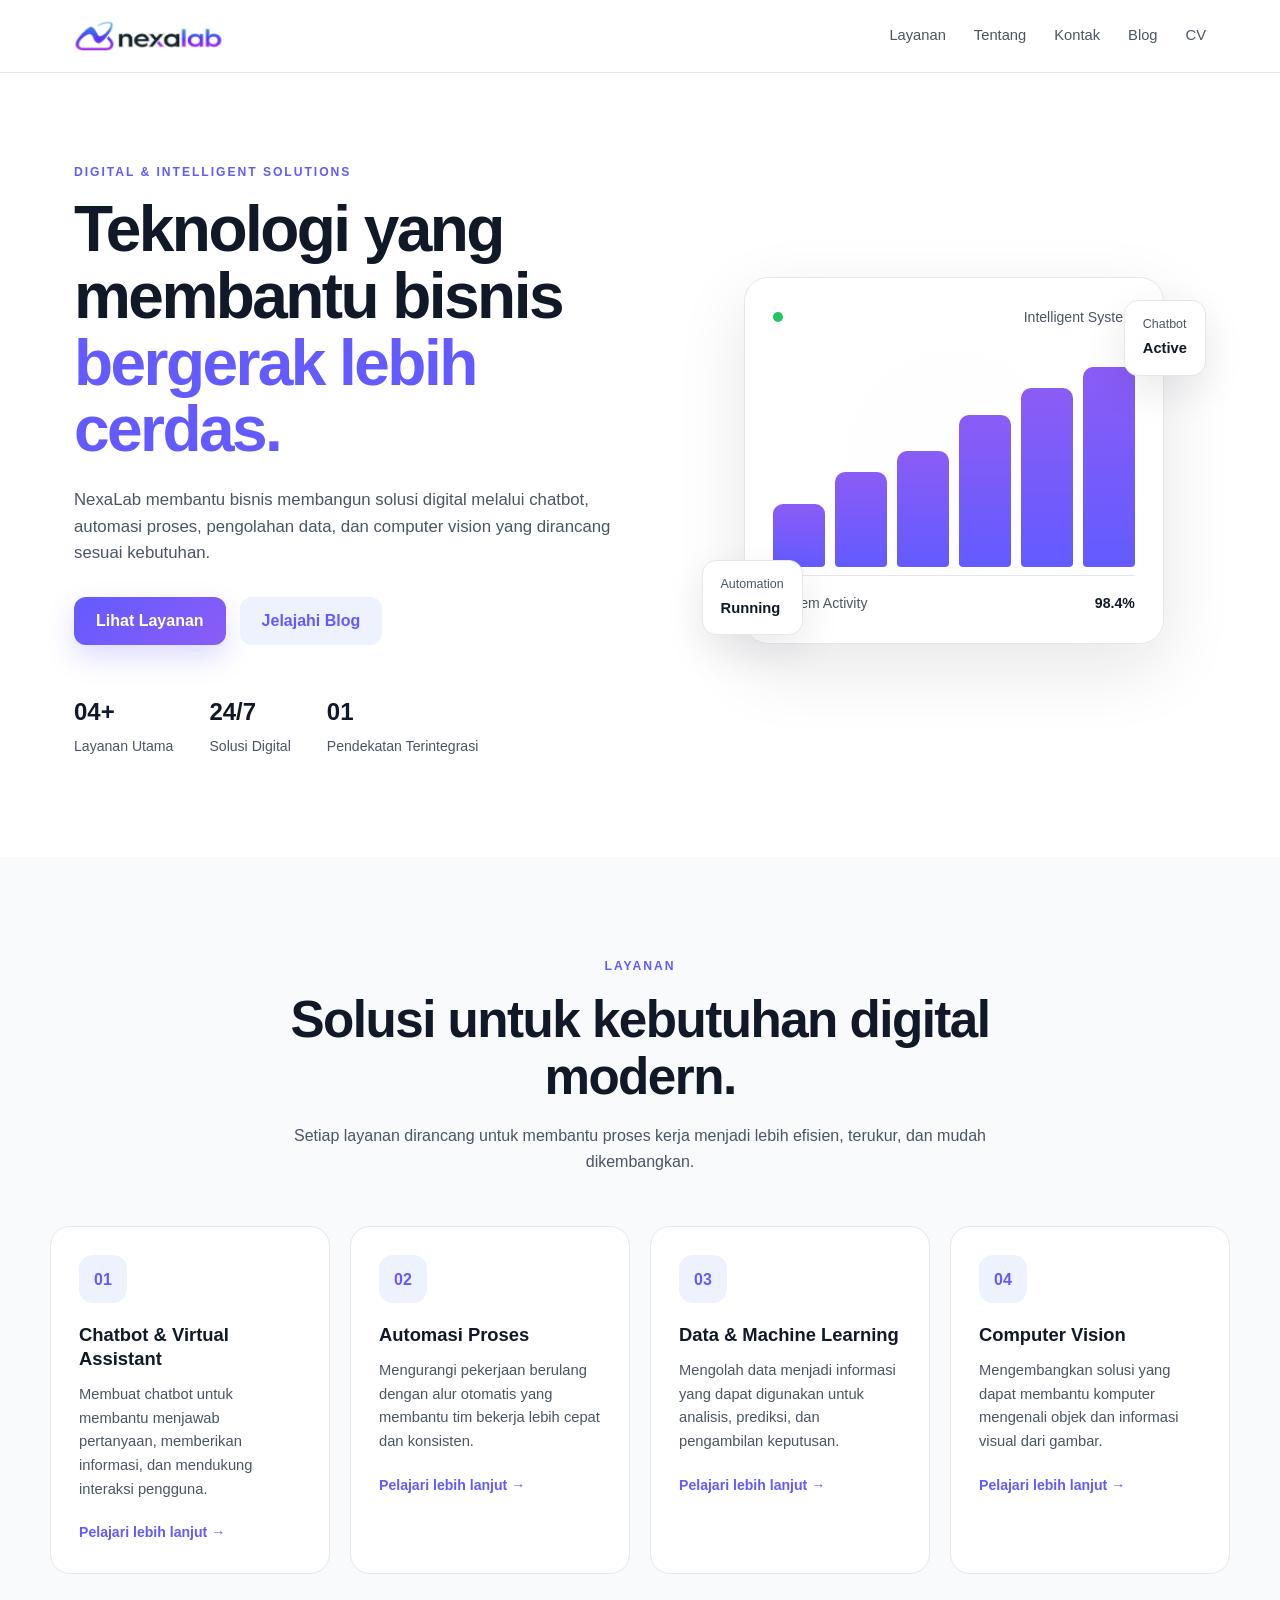
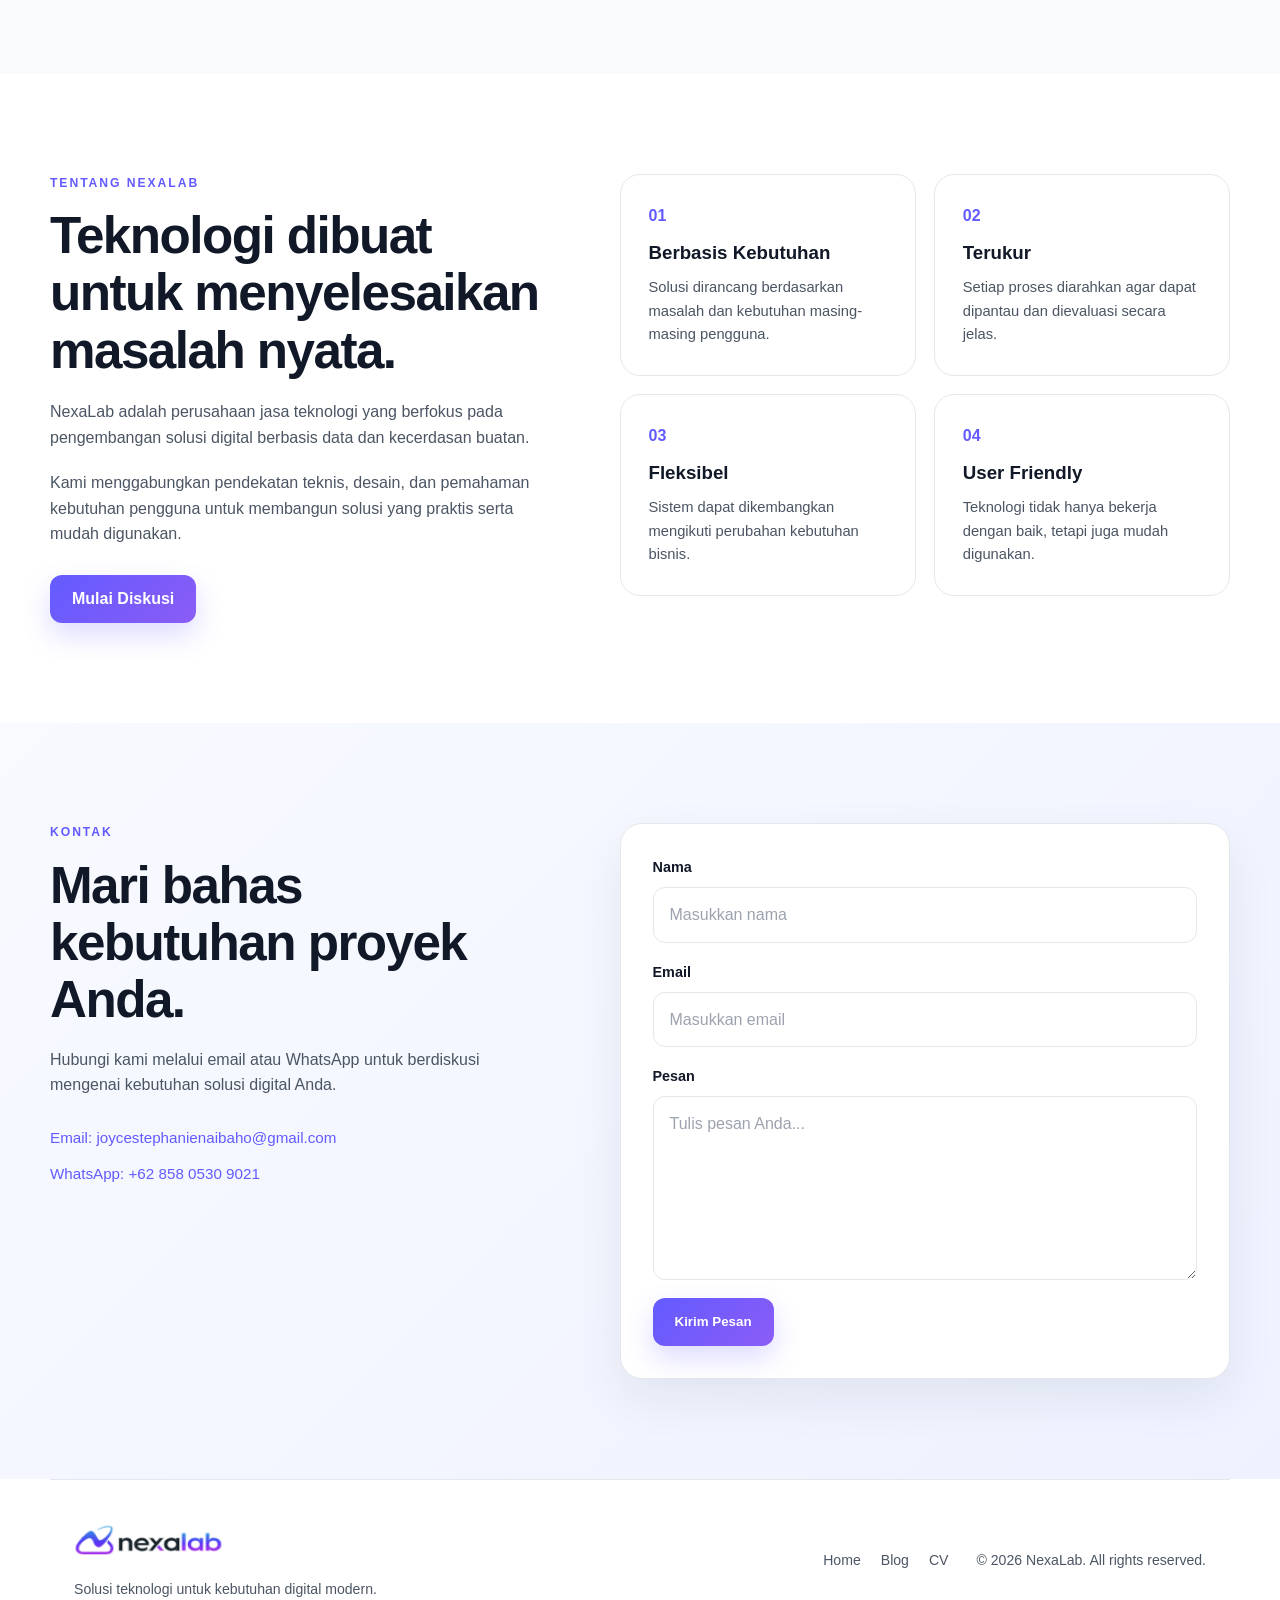
==== commit f9a8796d: "update" ====
--- a/index.html
+++ b/index.html
@@ -1,53 +1,31 @@
 <!DOCTYPE html>
 <html lang="id">
-
 <head>
-
     <meta charset="UTF-8">
-
-    <meta
-        name="viewport"
-        content="width=device-width, initial-scale=1.0"
-    >
-
-    <title>
-        NexaLab — Solusi Teknologi Cerdas
-    </title>
+    <meta name="viewport" content="width=device-width, initial-scale=1.0">
+
+    <title>NexaLab — Solusi Teknologi Cerdas</title>
+    <meta name="description" content="NexaLab menyediakan solusi teknologi digital seperti chatbot, automasi proses, pengolahan data, dan computer vision sesuai kebutuhan bisnis.">
 
     <!-- External CSS -->
-    <link
-        rel="stylesheet"
-        href="assets/css/style.css"
-    >
-
+    <link rel="stylesheet" href="assets/css/style.css">
 </head>
 
-
 <body>
 
-
-    <!-- =========================
-         NAVBAR
-    ========================== -->
-
+    <!-- Navbar -->
     <header class="site-header">
 
         <nav class="navbar">
 
-
-            <!-- Logo NexaLab -->
-            <a
-                href="index.html"
-                class="brand"
-                aria-label="NexaLab"
-            >
-
+            <a href="index.html" class="brand">
                 <img
-                    src="assets/img/logo-nexalab.png"
+                    src="assets/img/logo-nexalab.webp"
                     alt="NexaLab"
+                    width="150"
+                    height="40"
                     class="logo-img"
                 >
-
             </a>
 
 
@@ -60,19 +38,14 @@
                 aria-expanded="false"
                 aria-controls="navLinks"
             >
-
                 <span></span>
                 <span></span>
                 <span></span>
-
             </button>
 
 
             <!-- Navigation -->
-            <div
-                class="nav-links"
-                id="navLinks"
-            >
+            <div class="nav-links" id="navLinks">
 
                 <a href="index.html#layanan">
                     Layanan
@@ -101,42 +74,26 @@
     </header>
 
 
-
-    <!-- =========================
-         MAIN
-    ========================== -->
-
     <main>
 
-
-        <!-- HERO -->
-        <section
-            class="hero"
-            id="home"
-        >
+        <!-- Hero -->
+        <section class="hero" id="home">
 
             <div class="hero-content">
-
 
                 <p class="eyebrow">
                     DIGITAL &amp; INTELLIGENT SOLUTIONS
                 </p>
 
-
                 <h1>
                     Teknologi yang membantu bisnis
-                    <span>
-                        bergerak lebih cerdas.
-                    </span>
+                    <span>bergerak lebih cerdas.</span>
                 </h1>
 
-
                 <p class="hero-description">
-
                     NexaLab membantu bisnis membangun solusi digital melalui
                     chatbot, automasi proses, pengolahan data, dan computer vision
                     yang dirancang sesuai kebutuhan.
-
                 </p>
 
 
@@ -161,62 +118,33 @@
 
                 <div class="hero-stats">
 
-
                     <div class="stat-item">
-
-                        <strong>
-                            04+
-                        </strong>
-
-                        <span>
-                            Layanan Utama
-                        </span>
-
-                    </div>
-
+                        <strong>04+</strong>
+                        <span>Layanan Utama</span>
+                    </div>
 
                     <div class="stat-item">
-
-                        <strong>
-                            24/7
-                        </strong>
-
-                        <span>
-                            Solusi Digital
-                        </span>
-
-                    </div>
-
+                        <strong>24/7</strong>
+                        <span>Solusi Digital</span>
+                    </div>
 
                     <div class="stat-item">
-
-                        <strong>
-                            01
-                        </strong>
-
-                        <span>
-                            Pendekatan Terintegrasi
-                        </span>
-
-                    </div>
-
+                        <strong>01</strong>
+                        <span>Pendekatan Terintegrasi</span>
+                    </div>
 
                 </div>
 
             </div>
 
 
-
-            <!-- Hero Visual -->
-
+            <!-- Visual Hero -->
             <div class="hero-visual">
 
-
                 <div class="visual-glow"></div>
 
 
                 <div class="visual-card visual-card-main">
-
 
                     <div class="visual-top">
 
@@ -281,223 +209,163 @@
 
                 </div>
 
-
             </div>
 
         </section>
 
 
-
-        <!-- LAYANAN -->
-
+        <!-- Layanan -->
         <section
             class="section services-section"
             id="layanan"
         >
 
-
             <div class="section-heading">
-
 
                 <p class="eyebrow">
                     LAYANAN
                 </p>
 
-
                 <h2>
                     Solusi untuk kebutuhan digital modern.
                 </h2>
 
-
                 <p>
-
                     Setiap layanan dirancang untuk membantu proses kerja
                     menjadi lebih efisien, terukur, dan mudah dikembangkan.
-
                 </p>
 
             </div>
 
 
-
             <div class="service-grid">
 
 
                 <!-- Service 1 -->
-
                 <article class="service-card">
-
 
                     <div class="service-icon">
                         01
                     </div>
-
 
                     <h3>
                         Chatbot &amp; Virtual Assistant
                     </h3>
 
-
                     <p>
-
                         Membuat chatbot untuk membantu menjawab pertanyaan,
                         memberikan informasi, dan mendukung interaksi pengguna.
-
-                    </p>
-
+                    </p>
 
                     <a href="blog.html">
                         Pelajari lebih lanjut →
                     </a>
 
-
                 </article>
 
 
-
                 <!-- Service 2 -->
-
                 <article class="service-card">
-
 
                     <div class="service-icon">
                         02
                     </div>
-
 
                     <h3>
                         Automasi Proses
                     </h3>
 
-
                     <p>
-
                         Mengurangi pekerjaan berulang dengan alur otomatis
                         yang membantu tim bekerja lebih cepat dan konsisten.
-
-                    </p>
-
+                    </p>
 
                     <a href="blog.html">
                         Pelajari lebih lanjut →
                     </a>
 
-
                 </article>
 
 
-
                 <!-- Service 3 -->
-
                 <article class="service-card">
-
 
                     <div class="service-icon">
                         03
                     </div>
-
 
                     <h3>
                         Data &amp; Machine Learning
                     </h3>
 
-
                     <p>
-
                         Mengolah data menjadi informasi yang dapat digunakan
                         untuk analisis, prediksi, dan pengambilan keputusan.
-
-                    </p>
-
+                    </p>
 
                     <a href="blog.html">
                         Pelajari lebih lanjut →
                     </a>
 
-
                 </article>
 
 
-
                 <!-- Service 4 -->
-
                 <article class="service-card">
-
 
                     <div class="service-icon">
                         04
                     </div>
-
 
                     <h3>
                         Computer Vision
                     </h3>
 
-
                     <p>
-
                         Mengembangkan solusi yang dapat membantu komputer
                         mengenali objek dan informasi visual dari gambar.
-
-                    </p>
-
+                    </p>
 
                     <a href="blog.html">
                         Pelajari lebih lanjut →
                     </a>
 
-
                 </article>
 
-
             </div>
 
         </section>
 
 
-
-        <!-- TENTANG -->
-
+        <!-- Tentang -->
         <section
             class="section about-section"
             id="tentang"
         >
 
-
             <div class="about-grid">
 
-
                 <div class="about-text">
-
 
                     <p class="eyebrow">
                         TENTANG NEXALAB
                     </p>
 
-
                     <h2>
-
                         Teknologi dibuat untuk menyelesaikan
                         masalah nyata.
-
                     </h2>
 
-
                     <p>
-
                         NexaLab adalah perusahaan jasa teknologi yang berfokus
                         pada pengembangan solusi digital berbasis data dan
                         kecerdasan buatan.
-
-                    </p>
-
+                    </p>
 
                     <p>
-
                         Kami menggabungkan pendekatan teknis, desain, dan
                         pemahaman kebutuhan pengguna untuk membangun solusi
                         yang praktis serta mudah digunakan.
-
                     </p>
 
 
@@ -508,9 +376,7 @@
                         Mulai Diskusi
                     </a>
 
-
                 </div>
-
 
 
                 <div class="advantage-grid">
@@ -527,14 +393,11 @@
                         </h3>
 
                         <p>
-
                             Solusi dirancang berdasarkan masalah dan kebutuhan
                             masing-masing pengguna.
-
                         </p>
 
                     </article>
-
 
 
                     <article class="advantage-card">
@@ -548,14 +411,11 @@
                         </h3>
 
                         <p>
-
                             Setiap proses diarahkan agar dapat dipantau dan
                             dievaluasi secara jelas.
-
                         </p>
 
                     </article>
-
 
 
                     <article class="advantage-card">
@@ -569,14 +429,11 @@
                         </h3>
 
                         <p>
-
                             Sistem dapat dikembangkan mengikuti perubahan
                             kebutuhan bisnis.
-
                         </p>
 
                     </article>
-
 
 
                     <article class="advantage-card">
@@ -590,15 +447,12 @@
                         </h3>
 
                         <p>
-
                             Teknologi tidak hanya bekerja dengan baik,
                             tetapi juga mudah digunakan.
-
                         </p>
 
                     </article>
 
-
                 </div>
 
             </div>
@@ -606,50 +460,40 @@
         </section>
 
 
-
-        <!-- KONTAK -->
-
+        <!-- Kontak -->
         <section
             class="section contact-section"
             id="kontak"
         >
 
-
             <div class="contact-wrapper">
 
 
+                <!-- Contact Information -->
                 <div class="contact-info">
-
 
                     <p class="eyebrow">
                         KONTAK
                     </p>
-
 
                     <h2>
                         Mari bahas kebutuhan proyek Anda.
                     </h2>
 
-
                     <p>
-
                         Hubungi kami melalui email atau WhatsApp untuk
                         berdiskusi mengenai kebutuhan solusi digital Anda.
-
                     </p>
 
 
                     <div class="contact-list">
-
 
                         <a
                             href="mailto:joycestephanienaibaho@gmail.com"
                             class="contact-link"
                         >
-
                             Email:
                             joycestephanienaibaho@gmail.com
-
                         </a>
 
 
@@ -659,26 +503,20 @@
                             rel="noopener noreferrer"
                             class="contact-link"
                         >
-
                             WhatsApp:
                             +62 858 0530 9021
-
                         </a>
 
-
                     </div>
 
                 </div>
 
 
-
                 <!-- Contact Form -->
-
                 <form
                     class="contact-form"
                     id="contactForm"
                 >
-
 
                     <div class="form-group">
 
@@ -738,227 +576,158 @@
                         Kirim Pesan
                     </button>
 
-
                 </form>
 
             </div>
 
         </section>
 
-
     </main>
 
 
-
-    <!-- FOOTER -->
-
+    <!-- Footer -->
     <footer class="footer">
 
-
         <div>
-
 
             <a
                 href="index.html"
                 class="brand"
-                aria-label="NexaLab"
             >
 
                 <img
-                    src="assets/img/logo-nexalab.png"
+                    src="assets/img/logo-nexalab.webp"
                     alt="NexaLab"
+                    width="150"
+                    height="40"
                     class="logo-img"
                 >
 
             </a>
-
 
             <p>
                 Solusi teknologi untuk kebutuhan digital modern.
             </p>
 
-
         </div>
 
 
-
         <div class="footer-links">
-
 
             <a href="index.html">
                 Home
             </a>
 
-
             <a href="blog.html">
                 Blog
             </a>
 
-
             <a href="cv.html">
                 CV
             </a>
 
-
         </div>
 
 
-
         <p class="copyright">
-
             © 2026 NexaLab. All rights reserved.
-
         </p>
 
-
     </footer>
 
 
-
     <script>
 
-
         // Menu mobile
-
         const menuToggle =
             document.getElementById("menuToggle");
 
-
         const navLinks =
             document.getElementById("navLinks");
 
 
-        menuToggle.addEventListener(
-            "click",
-            function () {
-
-                const isOpen =
-                    menuToggle.getAttribute(
-                        "aria-expanded"
-                    ) === "true";
-
+        menuToggle.addEventListener("click", function () {
+
+            const isOpen =
+                menuToggle.getAttribute("aria-expanded") === "true";
+
+
+            menuToggle.setAttribute(
+                "aria-expanded",
+                String(!isOpen)
+            );
+
+
+            menuToggle.classList.toggle("active");
+
+            navLinks.classList.toggle("active");
+
+        });
+
+
+        // Tutup menu setelah link diklik
+        document.querySelectorAll(".nav-links a").forEach(function (link) {
+
+            link.addEventListener("click", function () {
+
+                menuToggle.classList.remove("active");
+
+                navLinks.classList.remove("active");
 
                 menuToggle.setAttribute(
                     "aria-expanded",
-                    String(!isOpen)
+                    "false"
                 );
 
-
-                menuToggle.classList.toggle(
-                    "active"
+            });
+
+        });
+
+
+        // Form kontak membuka aplikasi email
+        const contactForm =
+            document.getElementById("contactForm");
+
+
+        contactForm.addEventListener("submit", function (event) {
+
+            event.preventDefault();
+
+
+            const nama =
+                document.getElementById("nama").value.trim();
+
+
+            const email =
+                document.getElementById("email").value.trim();
+
+
+            const pesan =
+                document.getElementById("pesan").value.trim();
+
+
+            const subject =
+                encodeURIComponent(
+                    "Pesan dari " + nama
                 );
 
 
-                navLinks.classList.toggle(
-                    "active"
+            const body =
+                encodeURIComponent(
+                    "Nama: " + nama +
+                    "\nEmail: " + email +
+                    "\n\nPesan:\n" + pesan
                 );
 
-            }
-        );
-
-
-
-        // Tutup menu setelah link diklik
-
-        document
-            .querySelectorAll(".nav-links a")
-            .forEach(
-                function (link) {
-
-                    link.addEventListener(
-                        "click",
-                        function () {
-
-                            menuToggle.classList.remove(
-                                "active"
-                            );
-
-
-                            navLinks.classList.remove(
-                                "active"
-                            );
-
-
-                            menuToggle.setAttribute(
-                                "aria-expanded",
-                                "false"
-                            );
-
-                        }
-                    );
-
-                }
-            );
-
-
-
-        // Form kontak membuka aplikasi email
-
-        const contactForm =
-            document.getElementById(
-                "contactForm"
-            );
-
-
-        contactForm.addEventListener(
-            "submit",
-            function (event) {
-
-                event.preventDefault();
-
-
-                const nama =
-                    document
-                        .getElementById("nama")
-                        .value
-                        .trim();
-
-
-                const email =
-                    document
-                        .getElementById("email")
-                        .value
-                        .trim();
-
-
-                const pesan =
-                    document
-                        .getElementById("pesan")
-                        .value
-                        .trim();
-
-
-                const subject =
-                    encodeURIComponent(
-                        "Pesan dari " + nama
-                    );
-
-
-                const body =
-                    encodeURIComponent(
-                        "Nama: " +
-                        nama +
-                        "\nEmail: " +
-                        email +
-                        "\n\nPesan:\n" +
-                        pesan
-                    );
-
-
-                window.location.href =
-                    "mailto:joycestephanienaibaho@gmail.com" +
-                    "?subject=" +
-                    subject +
-                    "&body=" +
-                    body;
-
-            }
-        );
-
+
+            window.location.href =
+                "mailto:joycestephanienaibaho@gmail.com" +
+                "?subject=" + subject +
+                "&body=" + body;
+
+        });
 
     </script>
 
-
 </body>
-
 </html>
